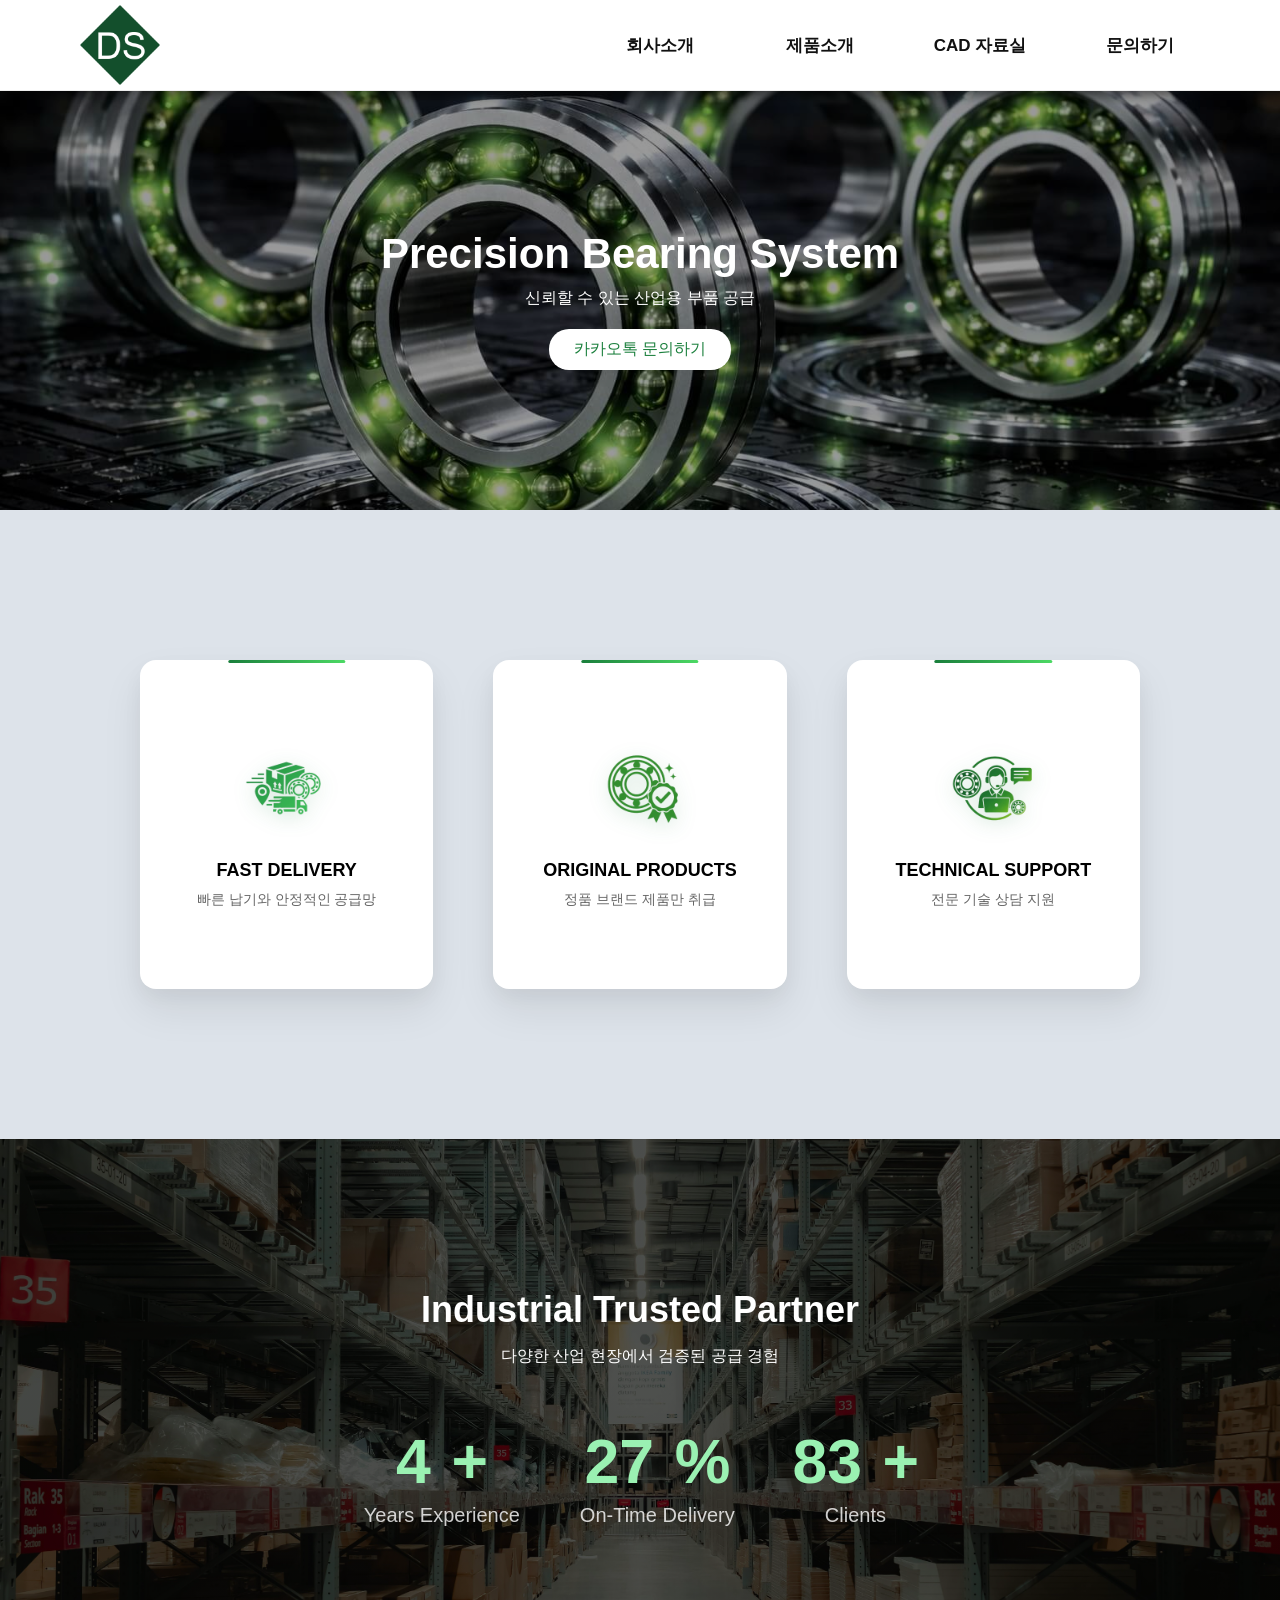
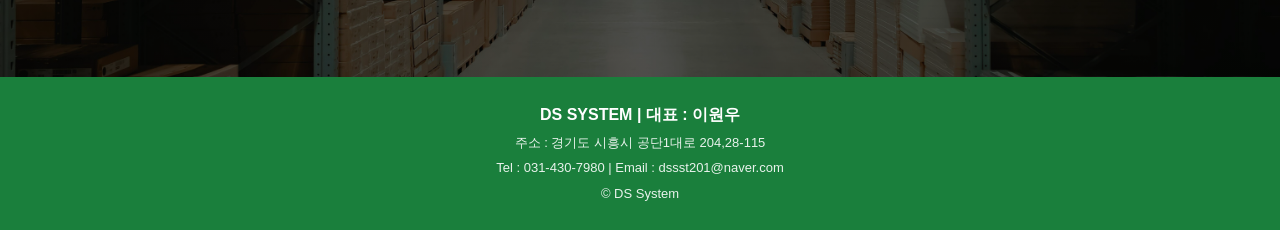
==== index.html @ 119d71d1 "Fix HTML encoding issues in index.html" ====
<!DOCTYPE html>
<html lang="ko">
<head>
  <meta charset="UTF-8">
  <meta name="viewport" content="width=device-width, initial-scale=1.0, maximum-scale=1.0, minimum-scale=1.0, user-scalable=no">
  <meta name="format-detection" content="telephone=no, address=no, email=no">
  <meta name="google-site-verification" content="psguW5_F-u8g39ClgUX0Q4F6diW3xTEKmEL4NUo_5Ns" />
  <meta name="naver-site-verification" content="993727caa8ca08142eeb40a949b4b190dd751684" />
  <meta property="og:site_name" content="동서시스템">
  <link rel="canonical" href="https://ds-bearing.github.io/">
  <meta property="og:title" content="동서시스템 DS System | 산업용 베어링 · LM가이드 전문">
  <meta property="og:description" content="산업용 부품 납품의 모든 것, 신속하고 정확한 DS System입니다.">
  <meta property="og:url" content="https://ds-bearing.github.io/">
  <meta property="og:type" content="website">
  <meta name="robots" content="index,follow">
  <meta name="keywords" content="동서시스템, DS System, 안산 베어링, 시화 베어링, 베어링 납품, SBC LINEAR, TBI, PMI, CPC, THK, REXROTH, 스피드가이드, 커플링, 로크너트, 파워록, 산업용베어링, LM가이드, 볼스크류, 부품유통">
  <meta name="description" content="동서시스템 DS System 은 안산,시화에 위치한 SBC LINEAR, TBI, PMI, CPC, THK, REXROTH 등 국내외 전 브랜드 베어링 및 스피드가이드, 커플링, 로크너트, 파워록 납품 전문 업체입니다. 신속한 견적 상담과 제품 규격, CAD 데이터를 제공합니다.">
  <title>동서시스템 DS System | 산업용 베어링 · LM가이드 · 자동화 부품 종합 유통 전문</title>
  <link rel="stylesheet" href="css/main.css">
  <link rel="stylesheet" href="css/header.css">
  <link rel="stylesheet" href="css/footer.css">
  <link rel="icon" href="/favicon.ico">
</head>

<body>
<!-- HEADER -->
  <header class="header">
    <div class="header-wrap">
      <div class="logo-box">
        <a href="./index.html" class="logo"><span class="sr-only">동서시스템 DS System - SBC LINEAR 공식 대리점, THK, TBI, PMI, CPC, REXROTH 국내외 전 브랜드 베어링 납품. 
  LM가이드, 볼스크류, 스피드가이드, 커플링, 로크너트, 파워록 등 산업용 자동화 부품 종합 유통 전문.</span>DS System</a>
      </div>
      <button class="hamburger" aria-label="메뉴 열기">
        <span></span><span></span><span></span>
      </button>
      <ul class="main-menu">
        <li>
          <a href="#">회사소개 <span class="arrow">▼</span></a>
          <ul class="sub">
            <li><a href="sub/ceo.html">CEO 인사말</a></li>
            <li><a href="sub/ceo.html#location">오시는길</a></li>
          </ul>
        </li>
        <li>
          <a href="#">제품소개 <span class="arrow">▼</span></a>
          <ul class="sub">
            <li><a href="sub/sbc.html">SBC LINEAR</a></li>
            <li><a href="sub/tbi.html">TBI</a></li>
            <li><a href="sub/pmi.html">PMI</a></li>
            <li><a href="sub/cpc.html">CPC</a></li>
            <li><a href="sub/thk.html">THK</a></li>
            <li><a href="sub/re.html">REXROTH</a></li>
            <li><a href="sub/sp.html">스피드가이드</a></li>
            <li><a href="sub/cp.html">커플링</a></li>
            <li><a href="sub/ro.html">로크너트</a></li>
            <li><a href="sub/pa.html">파워록</a></li>
            <li><a href="sub/gi.html">기타취급품목</a></li>
          </ul>
        </li>
        <li><a href="#">CAD 자료실 <span class="arrow">▼</span></a><ul class="sub">
            <li><a href="sub/cad.html?category=lm_guide">LM가이드 CAD</a></li>
            <li><a href="sub/cad.html?category=ball_screw">볼스크류 CAD</a></li>
            <li><a href="sub/cad.html?category=git">기타제품 CAD</a></li>
          </ul></li>
        <li><a href="#" class="kt">문의하기 <span class="arrow">▼</span></a></li>
      </ul>
    </div>
    <div class="dropdown-bg"></div>
  </header>

<!-- HERO -->
<section class="hero">
  <div class="hero-content">
    <h1>Precision Bearing System</h1>
    <p>신뢰할 수 있는 산업용 부품 공급</p>
    <a href="#" class="btn kt">카카오톡 문의하기</a>
  </div>
</section>

<!-- FEATURES -->
<section class="section">
  <div class="container">
    <div class="card">
      <div class="icon icon-fast"></div>
      <h3>FAST DELIVERY</h3>
      <p>빠른 납기와 안정적인 공급망</p>
    </div>
    <div class="card">
      <div class="icon icon-quality"></div>
      <h3>ORIGINAL PRODUCTS</h3>
      <p>정품 브랜드 제품만 취급</p>
    </div>
    <div class="card">
      <div class="icon icon-support"></div>
      <h3>TECHNICAL SUPPORT</h3>
      <p>전문 기술 상담 지원</p>
    </div>
  </div>
</section>

<!-- TRUST -->
<section class="trust">
  <div class="trust-content">
    <h2 class="fade-up">Industrial Trusted Partner</h2>
    <p class="fade-up">다양한 산업 현장에서 검증된 공급 경험</p>
    <div class="trust-stats fade-up">
      <div class="stat">
        <h3>
          <span class="count" data-target="13">0</span>
          <span class="suffix">+</span>
        </h3>
        <span>Years Experience</span>
      </div>
      <div class="stat">
        <h3>
          <span class="count" data-target="99">0</span>
          <span class="suffix">%</span>
        </h3>
        <span>On-Time Delivery</span>
      </div>
      <div class="stat">
        <h3>
          <span class="count" data-target="300">0</span>
          <span class="suffix">+</span>
        </h3>
        <span>Clients</span>
      </div>

    </div>
  </div>
</section>

<!-- FOOTER -->
<footer class="footer">
  <div class="footer-container">
    <p class="company">DS SYSTEM | 대표 : 이원우</p>
    <p class="address">주소 : 경기도 시흥시 공단1대로 204,28-115</p>
    <p class="contact">Tel : 031-430-7980 | Email : dssst201@naver.com</p>
    <p class="copyright">© DS System</p>
  </div>
</footer>
</body>

<script src="js/js.js"></script>
<script src="js/header.js"></script>
</html>
---- css/main.css ----
* {
  margin: 0;
  padding: 0;
  box-sizing: border-box;
  font-family: 'Inter', 'Noto Sans KR', sans-serif;
}
body {
  padding-top: 80px;
}
/* ========================= */
/* HERO */
/* ========================= */

.hero {
  height: 420px; /* 👉 원하는 만큼 유지 (또는 500~600px 추천) */

  background: url(../images/main.jpg);
  background-size: cover;        /* 🔥 핵심 */
  background-position: center;   /* 🔥 중앙 기준 */
  background-repeat: no-repeat;
  display: flex;
  justify-content: center;
  align-items: center;
  text-align: center;
  color: white;
  cursor: default;
  position: relative;
}

/* 가독성용 오버레이 */
.hero::before {
  content: "";
  position: absolute;
  inset: 0; /* top/left/width/height 대신 깔끔하게 */
  background: rgba(0, 0, 0, 0.4);
}

.hero > * {
  position: relative;
  z-index: 1;
}

.hero h1 {
  font-size: 42px;
}

.hero p {
  margin-top: 10px;
}

/*  카카오톡 문의 버튼 */
.btn {
  display: inline-block;
  margin-top: 20px;
  padding: 10px 25px;
  background: white;
  color: #1a7f3c;
  border-radius: 20px;
  font-weight: 500;
  text-decoration: none;
  transition: 0.3s;
}

.btn:hover {
  background: #1a7f3c;
  color: white;
}

/* ========================= */
/* SECTION */
/* ========================= */

.section {
  padding: 150px 20px;
  background:#dde3ea;
}

.container {
  max-width: 1000px;
  align-items: stretch;
  margin: auto;
  display: flex;
  justify-content: center; 
  gap: 60px;
}

/* 카드 */
/* ========================= */
/* 카드 - 고급형 */
/* ========================= */

.card {
  flex: 1;
  background: #fff;
  padding: 80px 40px;
  min-height: 320px;
  border-radius: 16px;
  text-align: center;
  position: relative;
  z-index: 2;
  overflow: hidden;
  box-shadow:
    0 8px 20px rgba(0,0,0,0.04),
    0 20px 40px rgba(0,0,0,0.08);
  transition: all 0.35s ease;
}

/* 🔥 아이콘 */
.card .icon {
  width: 100px;
  height: 100px;
  margin: 0 auto 20px;
  background-repeat: no-repeat;
  background-position: center;
  background-size: contain;

  /* 기본 은은한 빛 */
  filter: drop-shadow(0 5px 10px rgba(26,127,60,0.2));
  transition: 0.35s;
}
.icon-fast {
  background-image: url("../images/fast.png");
}

.icon-quality {
  background-image: url("../images/quality.png");
}

.icon-support {
  background-image: url("../images/support.png");
}

/* 텍스트 */
.card h3 {
  margin-bottom: 10px;
  font-size: 18px;
  transition: 0.3s;
}

.card p {
  color: #666;
  font-size: 14px;
  transition: 0.3s;
}
.card::before {
  content: "";
  position: absolute;
  top: 0;
  left: 50%;
  transform: translateX(-50%);
  width: 40%;
  height: 3px;
  background: linear-gradient(to right, #1a7f3c, #4cd964);
  border-radius: 2px;
}

/* 🔥 하단 라인 */
.card::after {
  content: "";
  position: absolute;
  bottom: 0;
  left: 50%;
  transform: translateX(-50%);
  width: 0;
  height: 3px;
  background: #1a7f3c;
  transition: 0.35s;
}

/* ========================= */
/* HOVER 효과 */
/* ========================= */

.card:hover {
  cursor: default;
  transform: translateY(-12px);
  box-shadow:
    0 10px 25px rgba(0,0,0,0.08),
    0 25px 50px rgba(26,127,60,0.15);
}

/* 라인 확장 */
.card:hover::after {
  width: 60%;
}

/* 아이콘 커짐 */
.card:hover .icon {
  transform: scale(1.1);

  filter:
    drop-shadow(0 5px 10px rgba(26,127,60,0.3))
    drop-shadow(0 10px 20px rgba(26,127,60,0.4))
    drop-shadow(0 20px 40px rgba(76,217,100,0.4));
}

/* 텍스트 강조 */
.card:hover h3 {
  color: #1a7f3c;
}

.card:hover p {
  color: #333;
}

/* ========================= */
/* TRUST */
/* ========================= */

.trust {
  cursor: default;
  position: relative;
  color: white;
  text-align: center;
  padding: 150px 20px;
  background:
    linear-gradient(rgba(0,0,0,0.65), rgba(0,0,0,0.65)),
    url(../images/Industrial.jpg);

  background-size: cover;
  background-position: center;
}

.trust-content {
  max-width: 1000px;
  margin: auto;
}

.trust h2 {
  font-size: 36px;
  margin-bottom: 15px;
}

.trust p {
  font-size: 16px;
  opacity: 0.85;
  margin-bottom: 60px;
}

.trust-stats {
  display: flex;
  justify-content: center;
  gap: 60px;
}

/* 숫자 */
.stat h3 {
  font-size: 60px;
  font-weight: bold;
}

/* 숫자 + 기호 */
.count,
.suffix {
  display: inline-block;
  font-size: inherit;
  font-weight: inherit;
}

.suffix {
  margin-left: 3px;
}

/* 설명 */
.stat > span {
  display: block;
  font-size: 20px;
  opacity: 0.8;
  margin-top: 8px;
}

/* FADE-UP */
.fade-up {
  opacity: 0;
  transform: translateY(40px);
  transition: all 0.8s ease;
}

.fade-up.show {
  opacity: 1;
  transform: translateY(0);
}

/* 햄버거 버튼 */
.hamburger {
  display: none; /* PC에서는 숨김 */
  flex-direction: column;
  gap: 5px;
  border: none;
  background: transparent;
  cursor: pointer;
  padding: 10px;
}
.hamburger span {
  display: block;
  width: 25px;
  height: 3px;
  background: #111;
  transition: 0.3s;
}
/* ========================= */
/* MOBILE */
/* ========================= */

@media (max-width: 768px) {

  .main-menu {
    display: none;
  }

  .container {
    flex-direction: column;
    justify-content: center; 
  }

  .hero h1 {
    font-size: 28px;
  }

  .section {
    padding: 60px 15px;
  }
  .container {
    flex-direction: column;
    gap: 40px; /* 🔥 40 → 20 */
  }
  .card {
    min-height: 260px;
    width: 300px;       /* 🔥 원하는 크기 */
    margin: 0 auto; 
    padding: 60px 20px;
    cursor: pointer;
    box-shadow:
      0 10px 25px rgba(0,0,0,0.08),
      0 20px 40px rgba(26,127,60,0.12);
  }
  .card:active {
    transform: scale(0.97);
    box-shadow: 0 5px 15px rgba(0,0,0,0.1);
  }
  .card .icon {
    width: 80px;
    height: 80px;
    margin-bottom: 15px;
  }
  .card h3 {
    font-size: 16px;
    margin-bottom: 12px;
  }
  .card p {
    font-size: 13px;
  }

  .trust {
    padding: 80px 20px;
  }

  .trust h2 {
    font-size: 26px;
  }

  .trust p {
    font-size: 14px;
    margin-bottom: 40px;
  }

  .trust-stats {
    flex-direction: column;
    gap: 30px;
  }

  .stat h3 {
    font-size: 28px;
  }
}
---- css/header.css ----
/* ========================= */
/* RESET & 기본 스타일 */
/* ========================= */
* {
  margin: 0;
  padding: 0;
  box-sizing: border-box;
  font-family: 'Inter', 'Noto Sans KR', sans-serif;
}

body {
  padding-top: 90px;
}

/* ========================= */
/* HEADER */
/* ========================= */
.header {
  position: fixed;
  top: 0;
  left: 0;
  width: 100%;
  background: white;
  z-index: 1000;
  border-bottom: 1px solid #eee;
  box-shadow: 0px 4px 10px rgba(0, 0, 0, 0.5);
}

.header-wrap {
  max-width: 1200px;
  margin: 0 auto;
  height: 90px;
  display: flex;
  align-items: center;
  justify-content: space-between;
  padding: 0 20px;
}

/* 로고 */
.logo-box {
  width: 120px;
  height: 80px;
}
.logo {
  display: block;
  width: 100%;
  height: 100%;
  background: url("../images/logo.png") no-repeat center / contain;
  text-indent: -9999px;
  overflow: hidden;
}
.sr-only {
    position: absolute;
    width: 1px;
    height: 1px;
    padding: 0;
    margin: -1px;
    overflow: hidden;
    clip: rect(0, 0, 0, 0);
    border: 0;
}
/* ========================= */
/* MAIN MENU (PC) */
/* ========================= */
.main-menu {
  display: flex;
  list-style: none;
}

.main-menu > li {
  width: 160px;
  text-align: center;
  position: relative;
}

.main-menu > li > a {
  display: flex;
  align-items: center;
  justify-content: center;
  height: 90px;
  font-size: 17px;
  font-weight: 600;
  color: #111;
  text-decoration: none;
  position: relative;
  transition: all 0.3s;
}

/* PC 화살표 숨김 */
.main-menu > li > a .arrow {
  display: none;
}

.main-menu > li > a::after {
  content: "";
  position: absolute;
  bottom: 15px;
  left: 50%;
  transform: translateX(-50%);
  width: 0;
  height: 2px;
  background: #1a7f3c;
  transition: 0.3s;
}

.main-menu > li:hover > a::after {
  width: 60%;
}

/* ========================= */
/* SUB MENU (PC) */
/* ========================= */
.sub {
  position: absolute;
  top: 90px;
  left: 0;
  width: 100%;
  padding: 20px 0;
  opacity: 0;
  visibility: hidden;
  z-index: 10;
  transition: all 0.2s ease;
  list-style: none;
}

.header:hover .sub {
  opacity: 1;
  visibility: visible;
}

.sub li { line-height: 30px; }
.sub li a { font-size: 14px; color: #444; text-decoration: none; display: block; }
.sub li:hover { background-color: #1a7f3c; }
.sub li:hover a { color: #fff !important; }

/* ========================= */
/* DROPDOWN BACKGROUND (PC) */
/* ========================= */
.dropdown-bg {
  position: absolute;
  top: 90px;
  left: 0;
  width: 100%;
  height: 0; /* 초기 높이 */
  background: #f8faf9;
  box-shadow: 0px 4px 10px rgba(0, 0, 0, 0.5);
  transition: height 0.4s ease;
  z-index: 1;
}

/* ★ 여기서 높이를 조절하세요! ★ */
.header:hover .dropdown-bg {
  height: 380px; /* 서브 메뉴 개수에 맞춰 조절 (예: 200px, 220px 등) */
  border-top: 1px solid #1a7f3c;
}

/* ========================= */
/* HAMBURGER BUTTON */
/* ========================= */
.hamburger {
  display: none;
  flex-direction: column;
  gap: 5px;
  border: none;
  background: transparent;
  cursor: pointer;
  padding: 10px;
  z-index: 1100;
}
.hamburger span {
  display: block;
  width: 25px;
  height: 3px;
  background: #111;
  transition: 0.3s;
}
.hamburger.active span:nth-child(1) { transform: rotate(45deg) translate(5px, 6px); }
.hamburger.active span:nth-child(2) { opacity: 0; }
.hamburger.active span:nth-child(3) { transform: rotate(-45deg) translate(5px, -6px); }

/* ====================================================== */
/* MOBILE RESPONSIVE (1024px 이하) */
/* ====================================================== */
@media screen and (max-width: 1024px) {
  .hamburger {
    display: flex;
    position: absolute;
    right: 20px;
    top: 25px;
  }

  .main-menu {
    position: fixed;
    top: 90px;
    right: -100%;
    width: 280px;
    height: calc(100vh - 90px);
    background: #fff;
    display: block;
    transition: right 0.3s ease;
    z-index: 999;
    overflow-y: auto;
    box-shadow: -5px 0 10px rgba(0,0,0,0.1);
  }

  .main-menu.active { right: 0; }

  .main-menu > li {
    width: 100%;
    border-bottom: 1px solid #eee;
    transition: background-color 0.3s;
  }

  /* 모바일 활성화 상태 (JS에서 추가됨) */
  .main-menu > li.active-parent {
    background-color: #1a7f3c;
  }

  .main-menu > li > a {
    height: auto;
    padding: 18px 20px;
    display: flex;
    justify-content: space-between;
    align-items: center;
    font-size: 16px;
    color: #111;
  }

  /* 활성화 시 글자색 흰색 */
  .main-menu > li.active-parent > a {
    color: #fff !important;
  }

  .main-menu > li > a .arrow {
    display: inline-block !important;
    font-size: 12px;
    transition: 0.3s;
  }

  .main-menu > li.active-parent > a .arrow {
    color: #fff !important;
    transform: rotate(180deg);
  }

  .main-menu > li > a::after { display: none; }

  .sub {
    position: static;
    opacity: 1;
    visibility: visible;
    max-height: 0;
    overflow: hidden;
    padding: 0 !important;
    background: #fdfdfd;
    transition: max-height 0.3s ease-out;
  }

  .sub li a { padding: 12px 30px; color: #666; }

  /* 모바일에서 PC 효과 완전 제거 */
  .header:hover .dropdown-bg { height: 0; }
  .dropdown-bg { display: none !important; }
}
---- css/footer.css ----
.footer {
  cursor: default;
  background: #1a7f3c;
  text-align: center;
  padding: 20px 20px; /* 전체 높이 적당하게 */
  font-family: 'Noto Sans KR', sans-serif;
  line-height: 1.6;
  color: white;
}

.footer-container p {
  margin: 5px 0;
  font-size: 14px;
  font-weight: normal;
}

/* 회사명 + 대표 가독성 강화 */
.footer-container .company {
  font-size: 16px; /* 다른 텍스트보다 살짝 크게 */
  font-weight: 700; /* 적당히 두껍게 */
}

/* 주소, 연락처, 저작권은 기본 */
.footer-container .address,
.footer-container .contact,
.footer-container .copyright {
  font-size: 13px;
  font-weight: normal;
  opacity: 0.9;
}

@media (max-width: 768px) {
.footer {
  cursor: default;
  background: #1a7f3c;
  text-align: center;
  padding: 30px 20px; /* 전체 높이 적당하게 */
  font-family: 'Noto Sans KR', sans-serif;
  line-height: 1.6;
  color: white;
  }

  .footer-container p {
  margin: 5px 0;
  font-size: 14px;
  font-weight: normal;
  }

  /* 회사명 + 대표 가독성 강화 */
  .footer-container .company {
    font-size: 16px; /* 다른 텍스트보다 살짝 크게 */
    font-weight: 700; /* 적당히 두껍게 */
  }

  /* 주소, 연락처, 저작권은 기본 */
  .footer-container .address,
  .footer-container .contact,
  .footer-container .copyright {
    font-size: 13px;
    font-weight: normal;
    opacity: 0.9;
  }
}
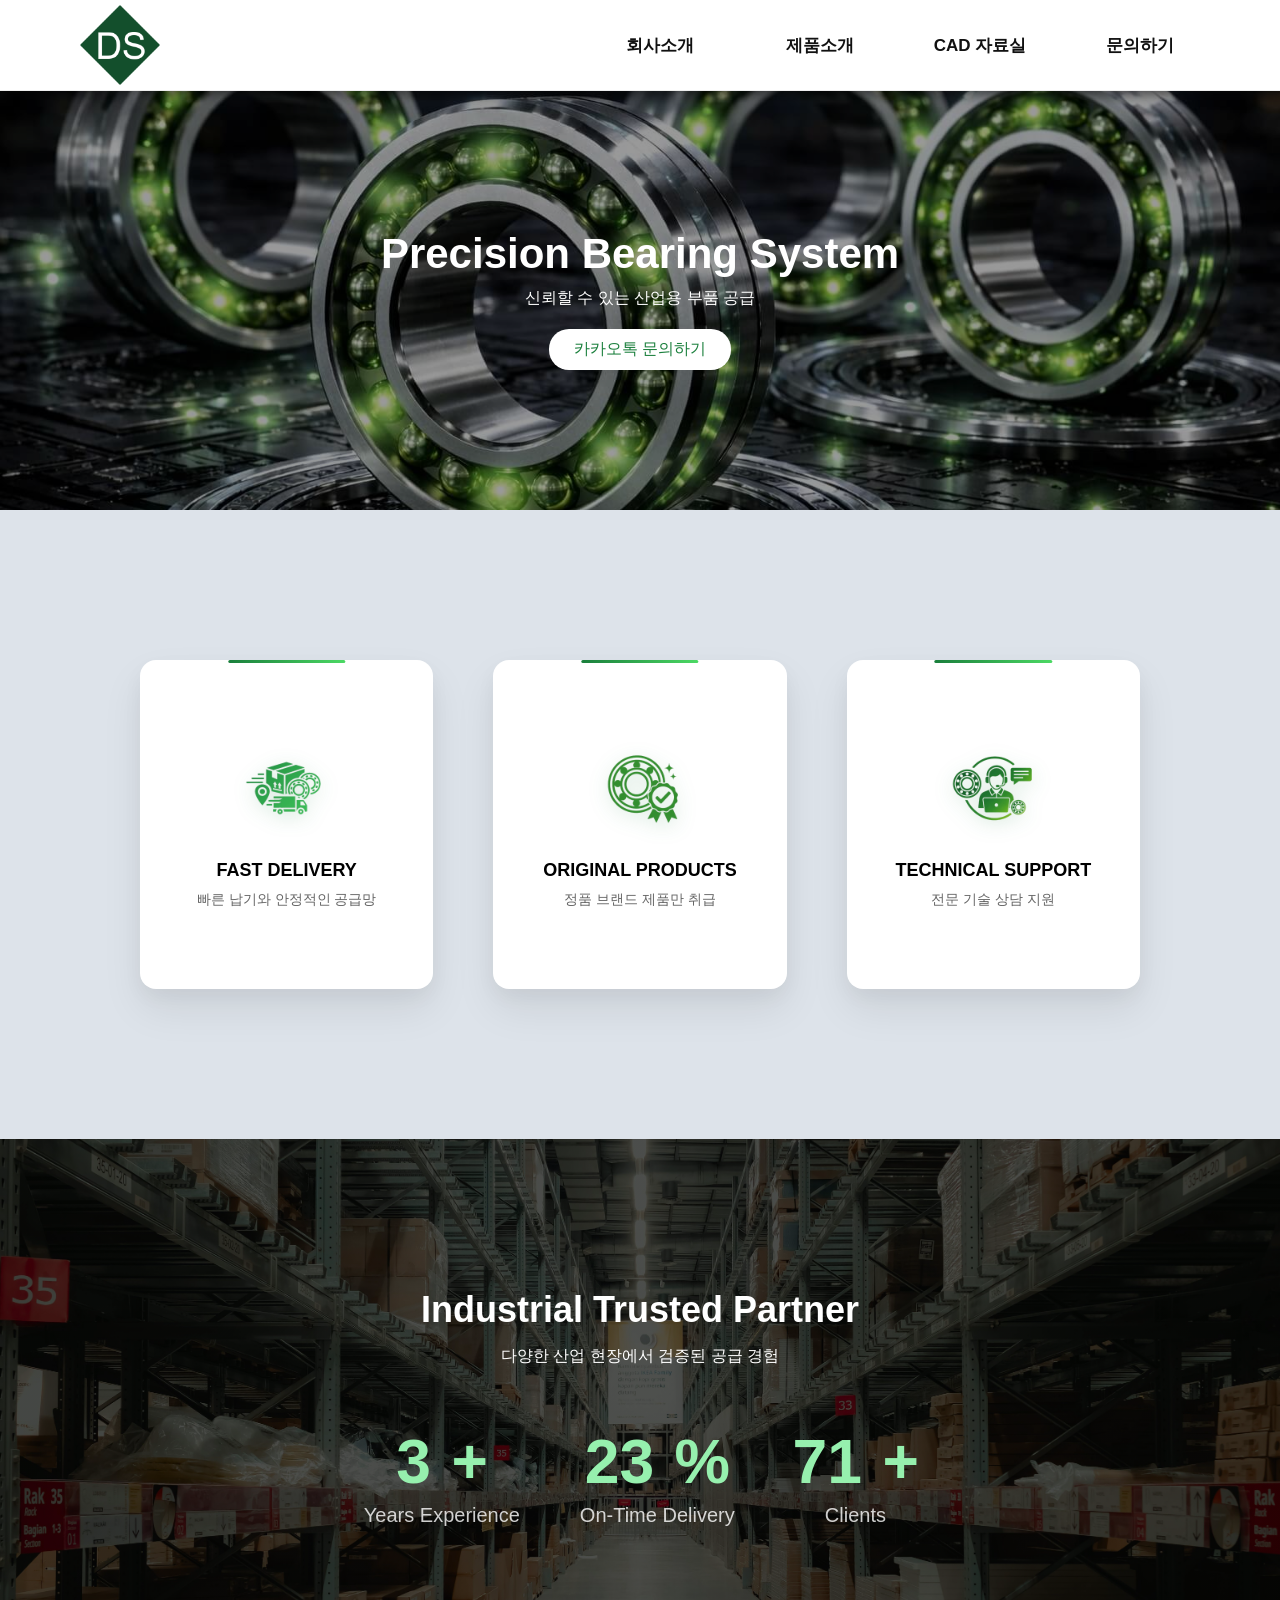
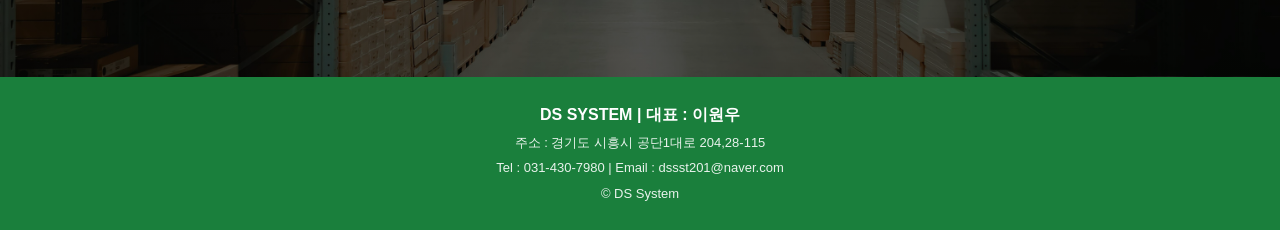
==== commit 17903e65: "Update index.html" ====
--- a/index.html
+++ b/index.html
@@ -19,7 +19,11 @@
   <link rel="stylesheet" href="css/main.css">
   <link rel="stylesheet" href="css/header.css">
   <link rel="stylesheet" href="css/footer.css">
-  <link rel="icon" href="/favicon.ico">
+  <link rel="icon" type="image/x-icon" href="./favicon.ico">
+  <link rel="icon" type="image/png" sizes="32x32" href="./favicon-32x32.png">
+  <link rel="icon" type="image/png" sizes="16x16" href="./favicon-16x16.png">
+  <link rel="apple-touch-icon" href="./apple-touch-icon.png">
+  <link rel="manifest" href="./site.webmanifest">
 </head>
 
 <body>
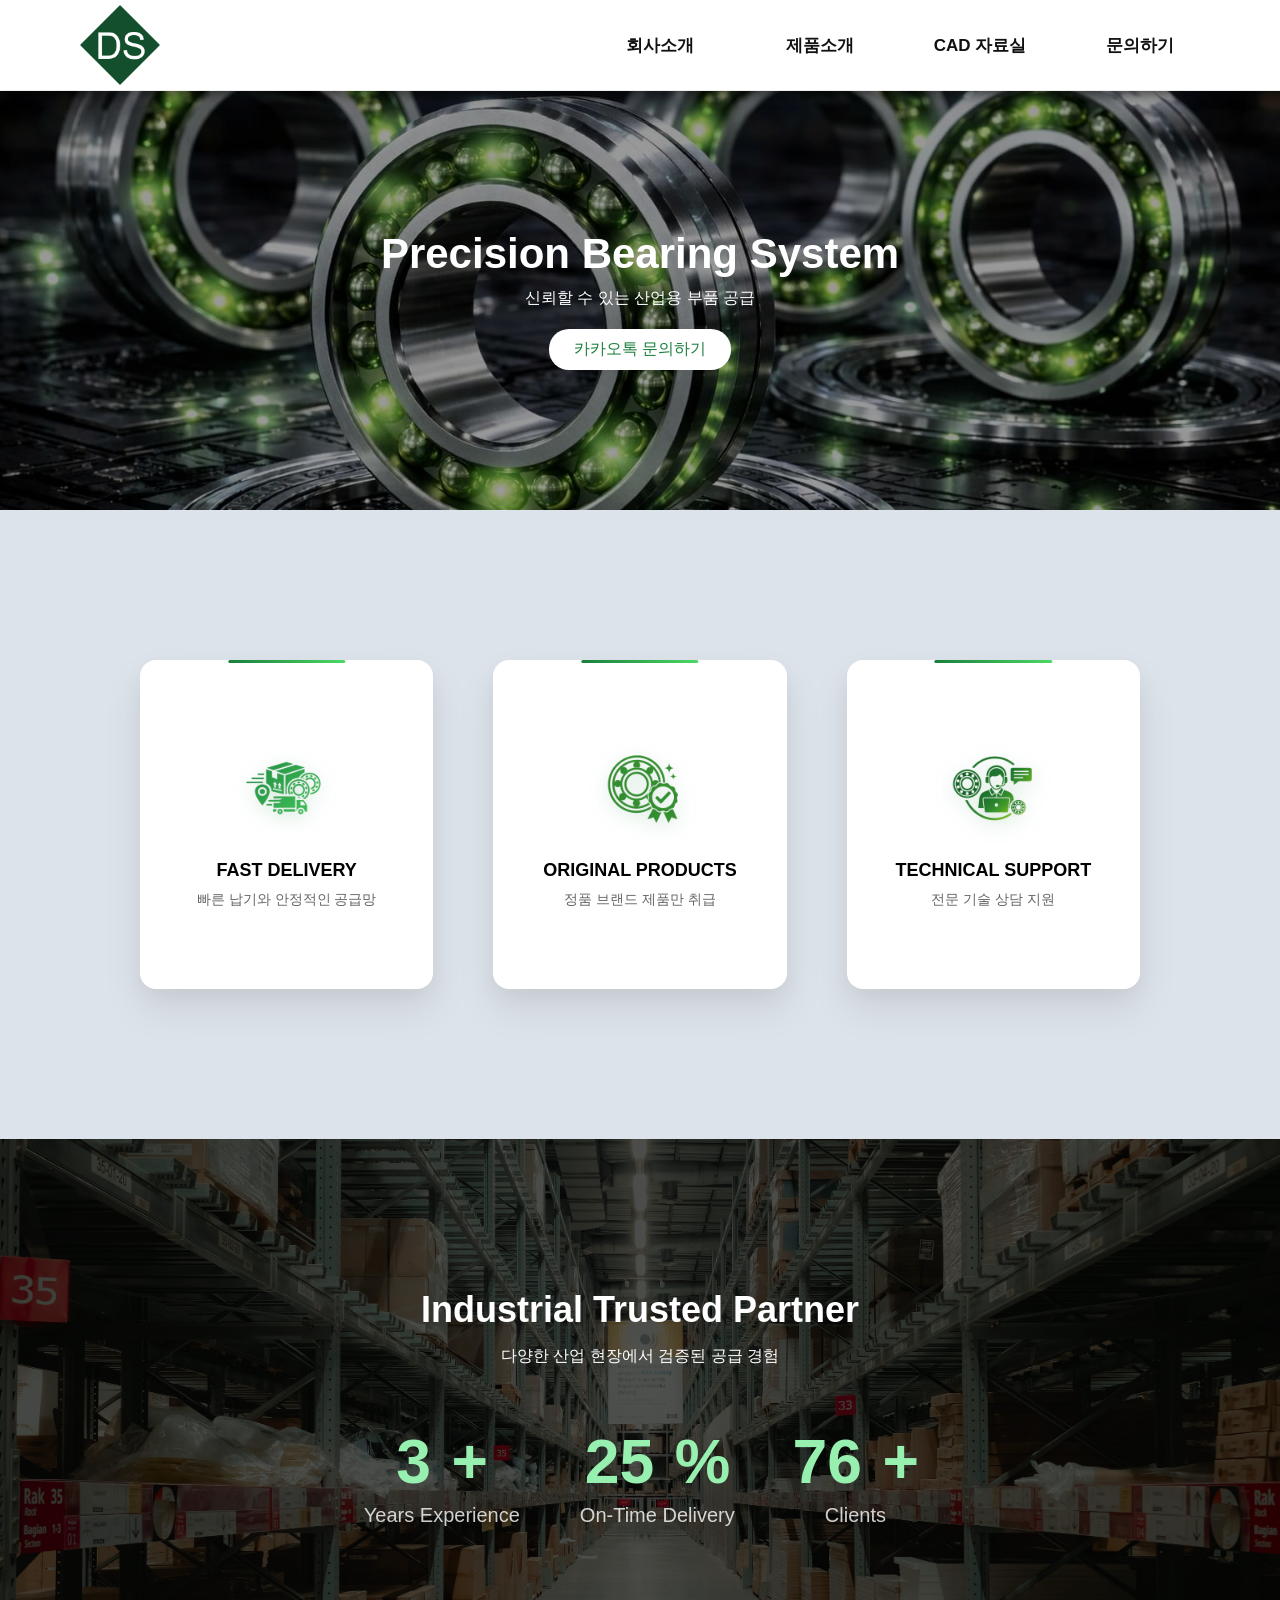
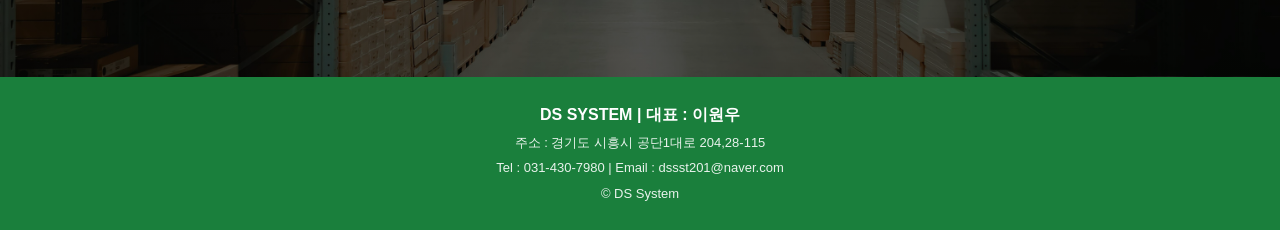
==== commit d246e743: "Update index.html" ====
--- a/index.html
+++ b/index.html
@@ -19,11 +19,7 @@
   <link rel="stylesheet" href="css/main.css">
   <link rel="stylesheet" href="css/header.css">
   <link rel="stylesheet" href="css/footer.css">
-  <link rel="icon" type="image/x-icon" href="./favicon.ico">
-  <link rel="icon" type="image/png" sizes="32x32" href="./favicon-32x32.png">
-  <link rel="icon" type="image/png" sizes="16x16" href="./favicon-16x16.png">
-  <link rel="apple-touch-icon" href="./apple-touch-icon.png">
-  <link rel="manifest" href="./site.webmanifest">
+  <link rel="icon" type="image/x-icon" href="favicon.ico">
 </head>
 
 <body>
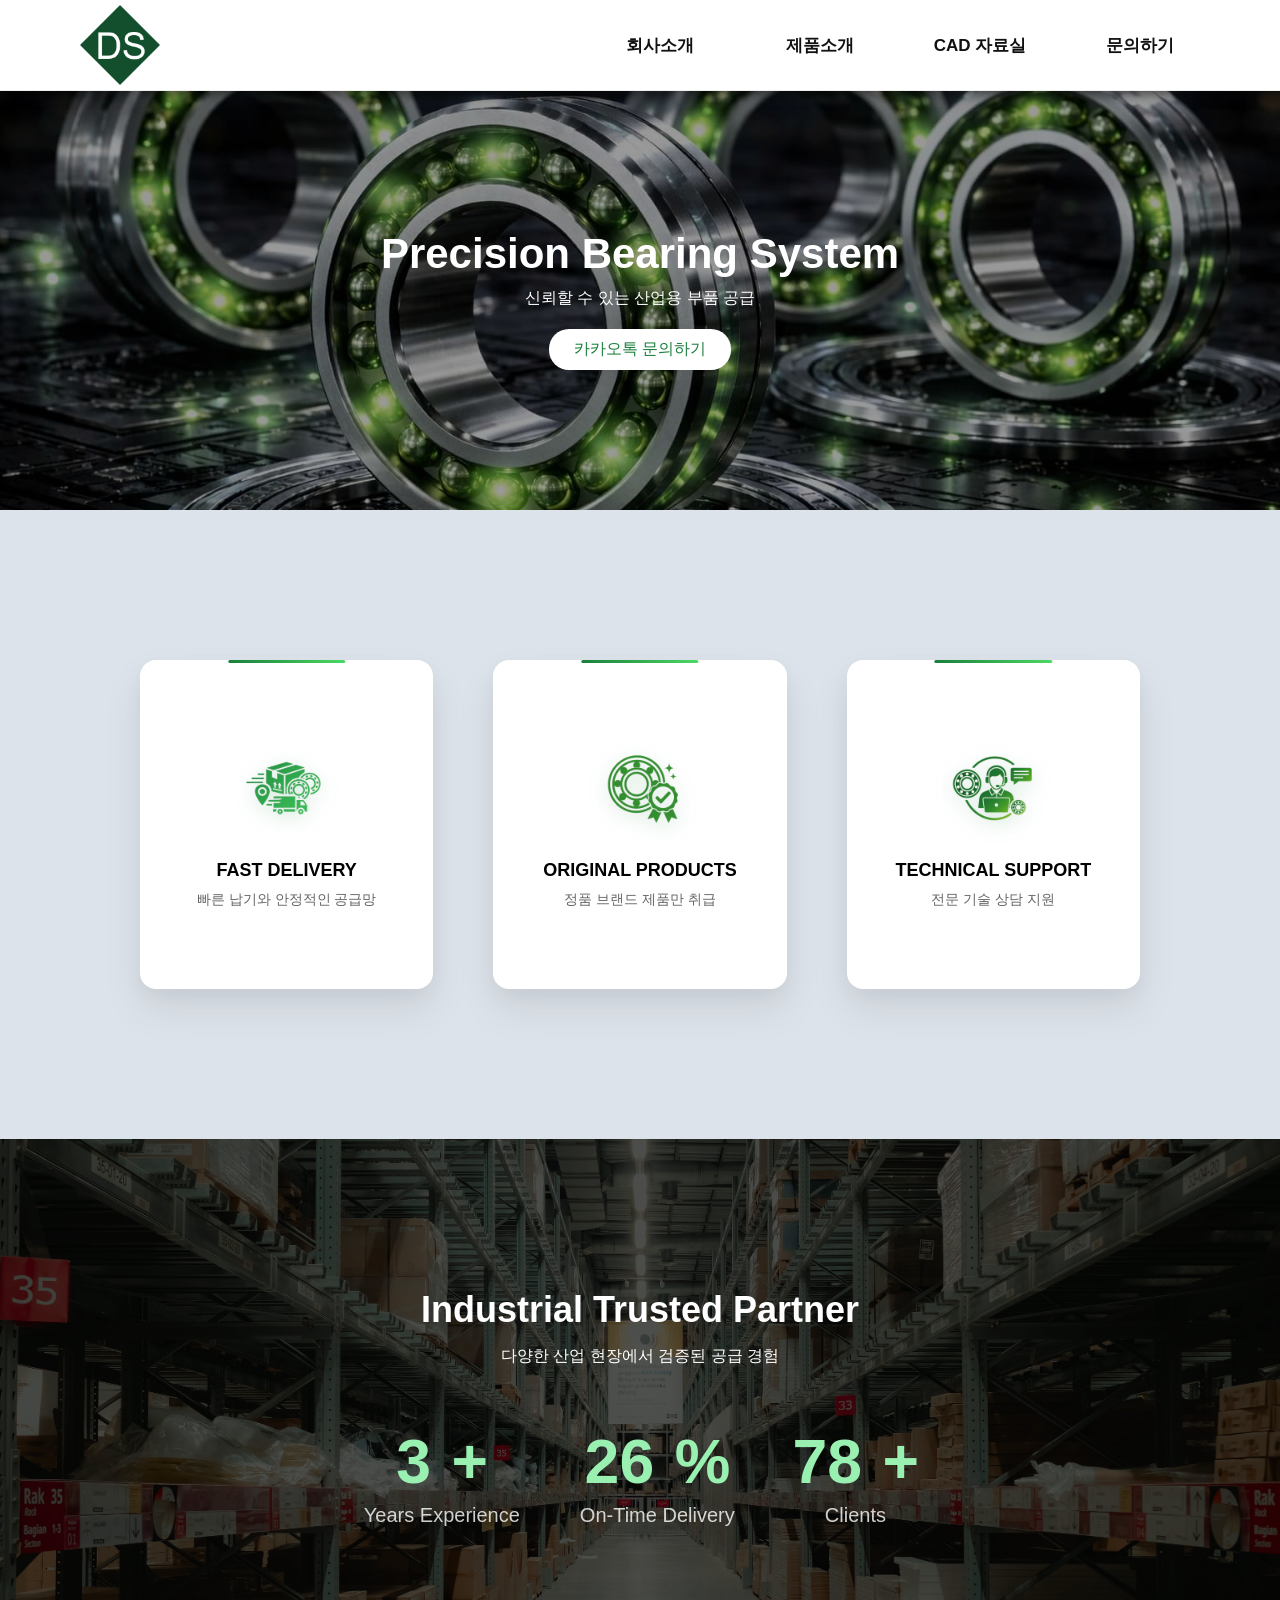
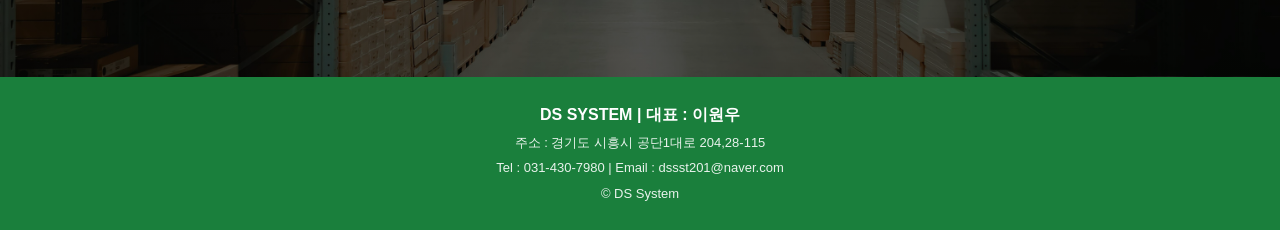
==== commit 1bc2e4ae: "Update index.html" ====
--- a/index.html
+++ b/index.html
@@ -20,6 +20,10 @@
   <link rel="stylesheet" href="css/header.css">
   <link rel="stylesheet" href="css/footer.css">
   <link rel="icon" type="image/x-icon" href="favicon.ico">
+  <link rel="icon" type="image/png" sizes="32x32" href="favicon-32x32.png">
+  <link rel="icon" type="image/png" sizes="16x16" href="favicon-16x16.png">
+  <link rel="apple-touch-icon" href="apple-touch-icon.png">
+  <link rel="manifest" href="site.webmanifest">
 </head>
 
 <body>
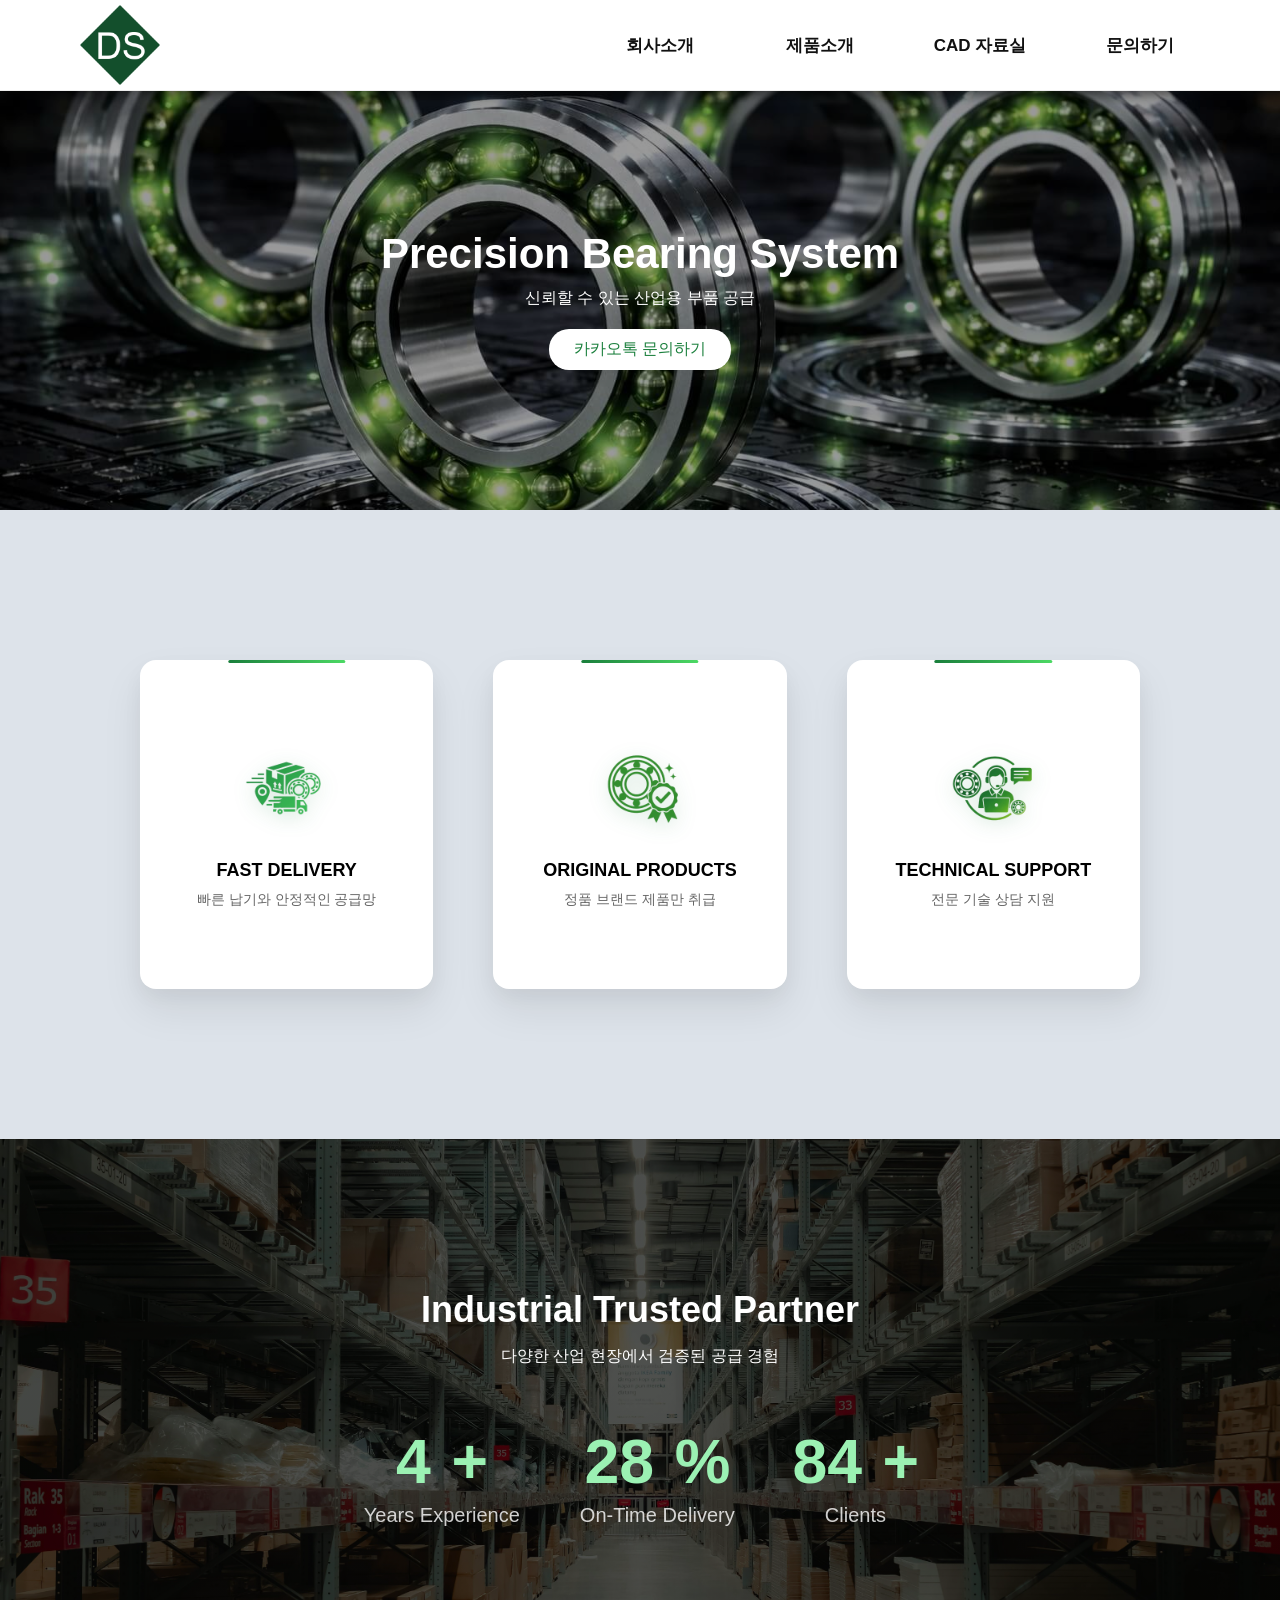
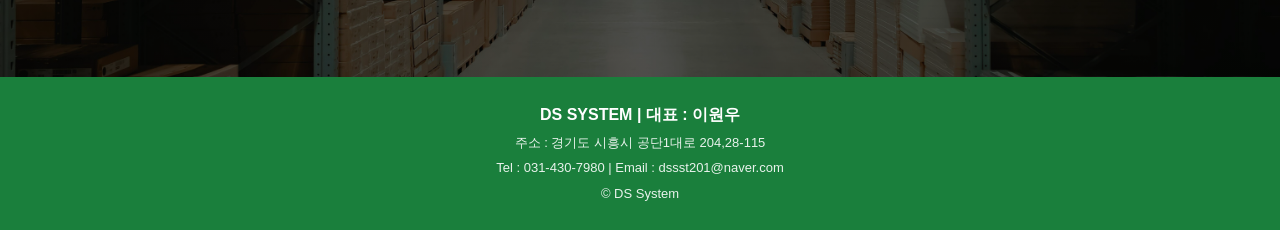
==== commit 606916de: "Update index.html" ====
--- a/index.html
+++ b/index.html
@@ -15,7 +15,7 @@
   <meta name="robots" content="index,follow">
   <meta name="keywords" content="동서시스템, DS System, 안산 베어링, 시화 베어링, 베어링 납품, SBC LINEAR, TBI, PMI, CPC, THK, REXROTH, 스피드가이드, 커플링, 로크너트, 파워록, 산업용베어링, LM가이드, 볼스크류, 부품유통">
   <meta name="description" content="동서시스템 DS System 은 안산,시화에 위치한 SBC LINEAR, TBI, PMI, CPC, THK, REXROTH 등 국내외 전 브랜드 베어링 및 스피드가이드, 커플링, 로크너트, 파워록 납품 전문 업체입니다. 신속한 견적 상담과 제품 규격, CAD 데이터를 제공합니다.">
-  <title>동서시스템 DS System | 산업용 베어링 · LM가이드 · 자동화 부품 종합 유통 전문</title>
+  <title>산업용 베어링·LM가이드·자동화부품 공급 전문 | 동서시스템</title>
   <link rel="stylesheet" href="css/main.css">
   <link rel="stylesheet" href="css/header.css">
   <link rel="stylesheet" href="css/footer.css">
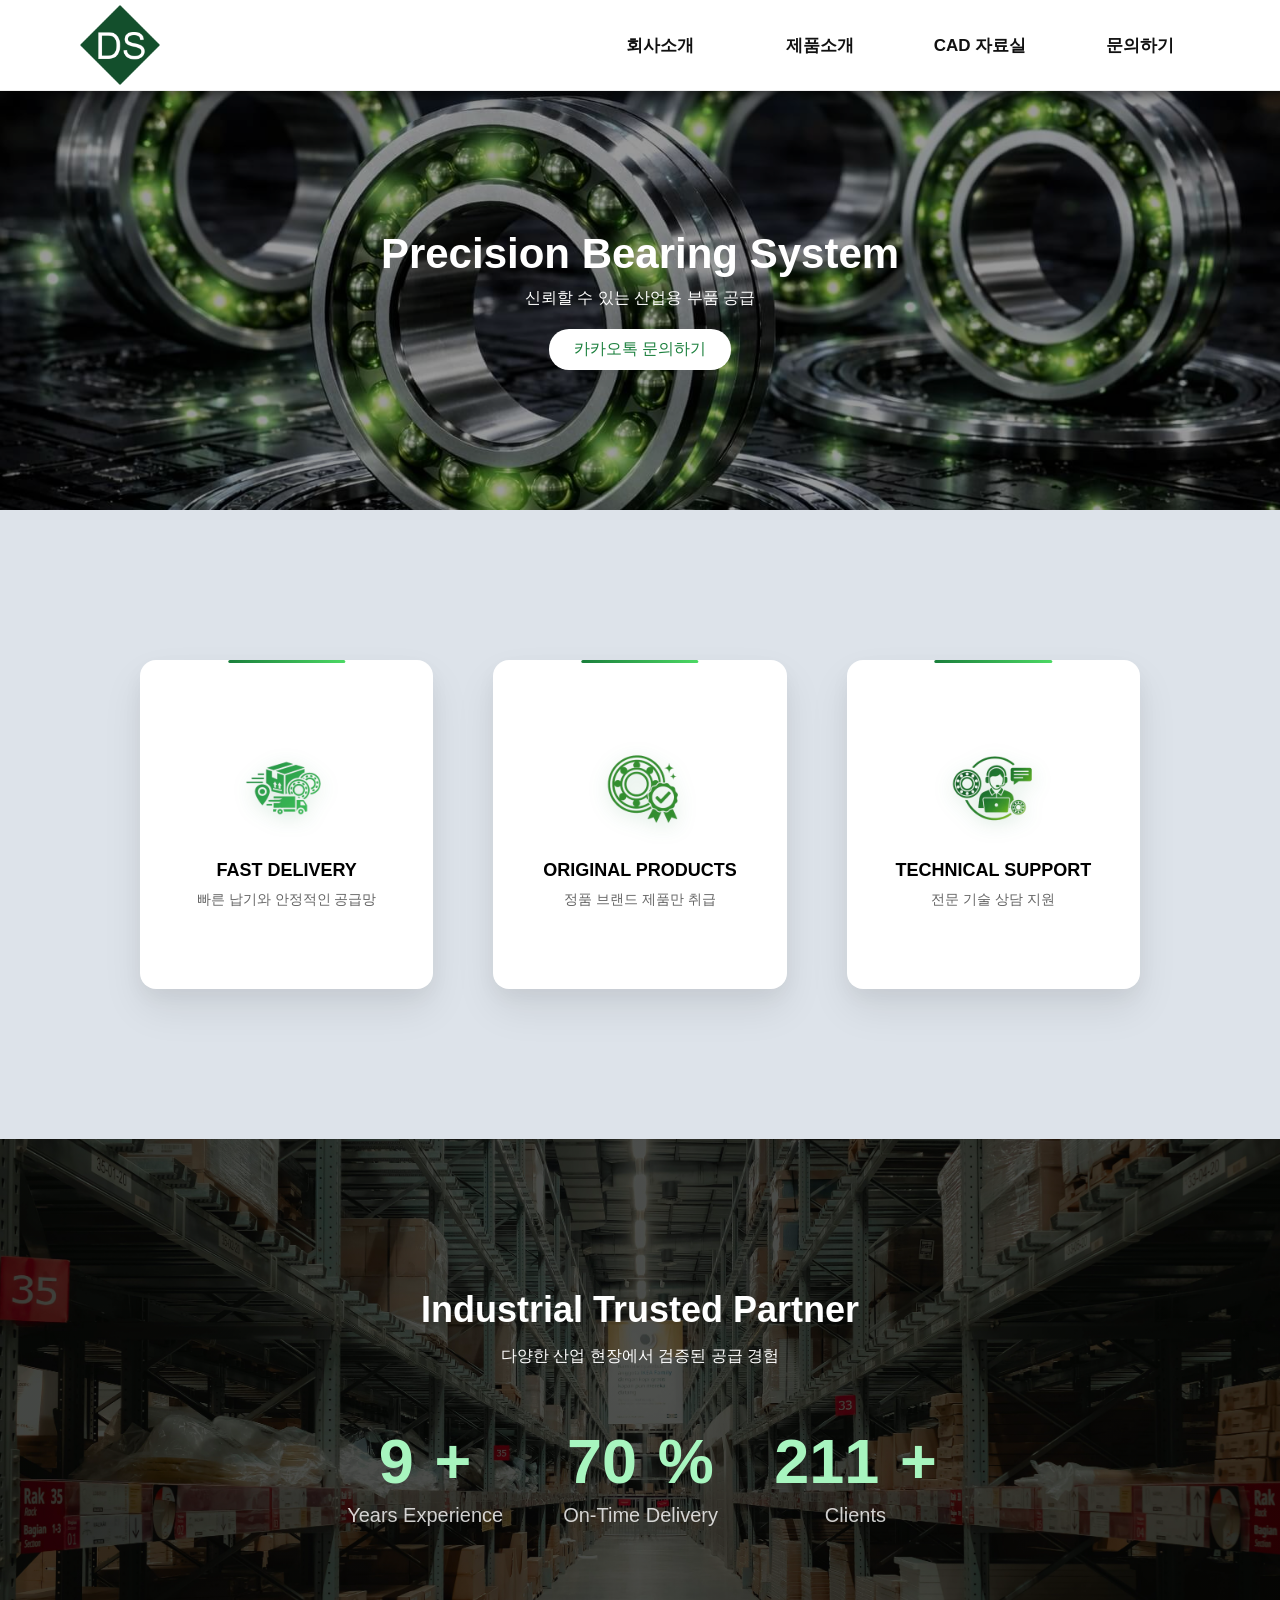
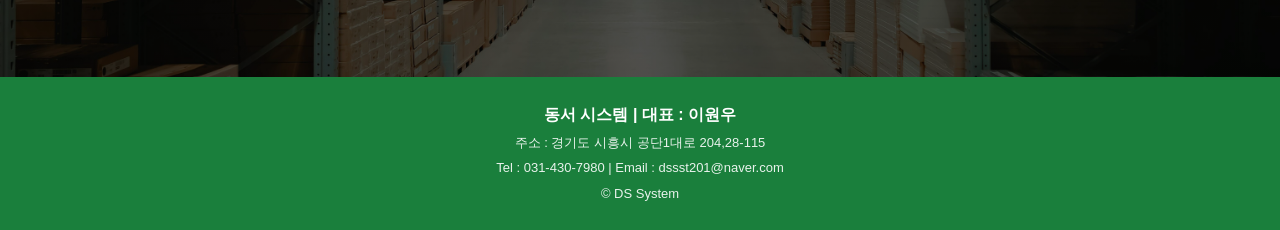
==== commit fb4e5a2b: "Update index.html" ====
--- a/index.html
+++ b/index.html
@@ -137,7 +137,7 @@
 <!-- FOOTER -->
 <footer class="footer">
   <div class="footer-container">
-    <p class="company">DS SYSTEM | 대표 : 이원우</p>
+    <p class="company">동서 시스템 | 대표 : 이원우</p>
     <p class="address">주소 : 경기도 시흥시 공단1대로 204,28-115</p>
     <p class="contact">Tel : 031-430-7980 | Email : dssst201@naver.com</p>
     <p class="copyright">© DS System</p>
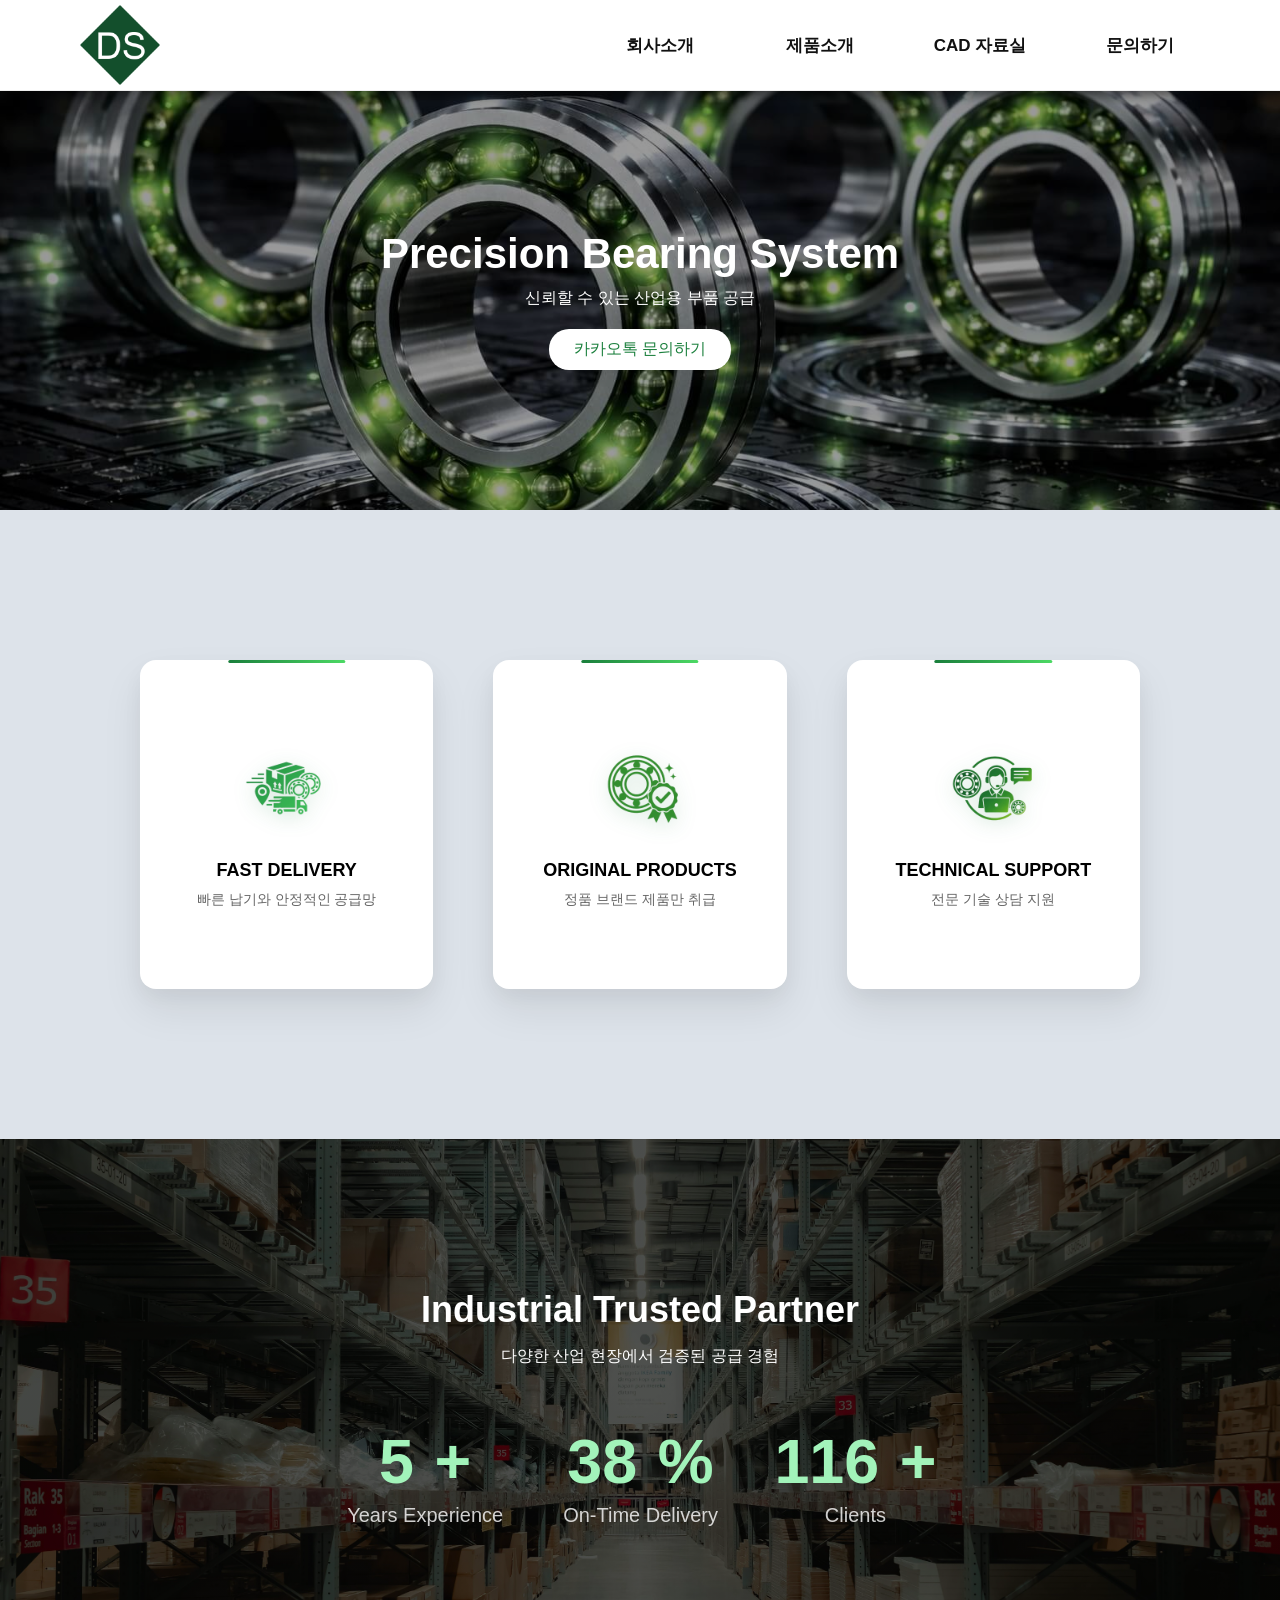
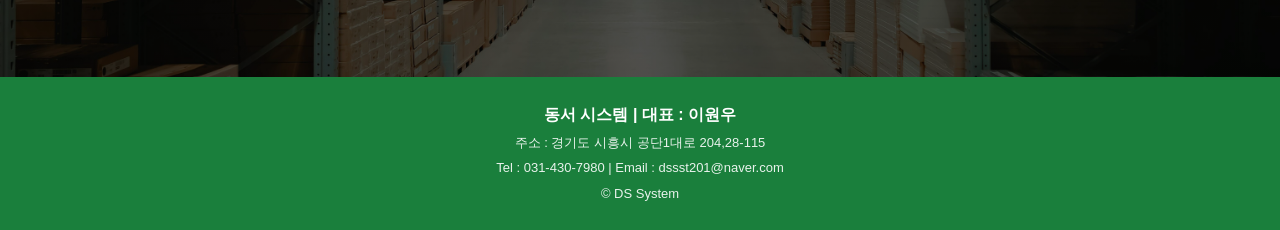
==== commit 10eba557: "Update index.html" ====
--- a/index.html
+++ b/index.html
@@ -14,7 +14,7 @@
   <meta property="og:type" content="website">
   <meta name="robots" content="index,follow">
   <meta name="keywords" content="동서시스템, DS System, 안산 베어링, 시화 베어링, 베어링 납품, SBC LINEAR, TBI, PMI, CPC, THK, REXROTH, 스피드가이드, 커플링, 로크너트, 파워록, 산업용베어링, LM가이드, 볼스크류, 부품유통">
-  <meta name="description" content="동서시스템 DS System 은 안산,시화에 위치한 SBC LINEAR, TBI, PMI, CPC, THK, REXROTH 등 국내외 전 브랜드 베어링 및 스피드가이드, 커플링, 로크너트, 파워록 납품 전문 업체입니다. 신속한 견적 상담과 제품 규격, CAD 데이터를 제공합니다.">
+  <meta name="description" content="산업용 베어링·LM가이드 공급 전문 업체 | 동서시스템 DS System">
   <title>산업용 베어링·LM가이드·자동화부품 공급 전문 | 동서시스템</title>
   <link rel="stylesheet" href="css/main.css">
   <link rel="stylesheet" href="css/header.css">
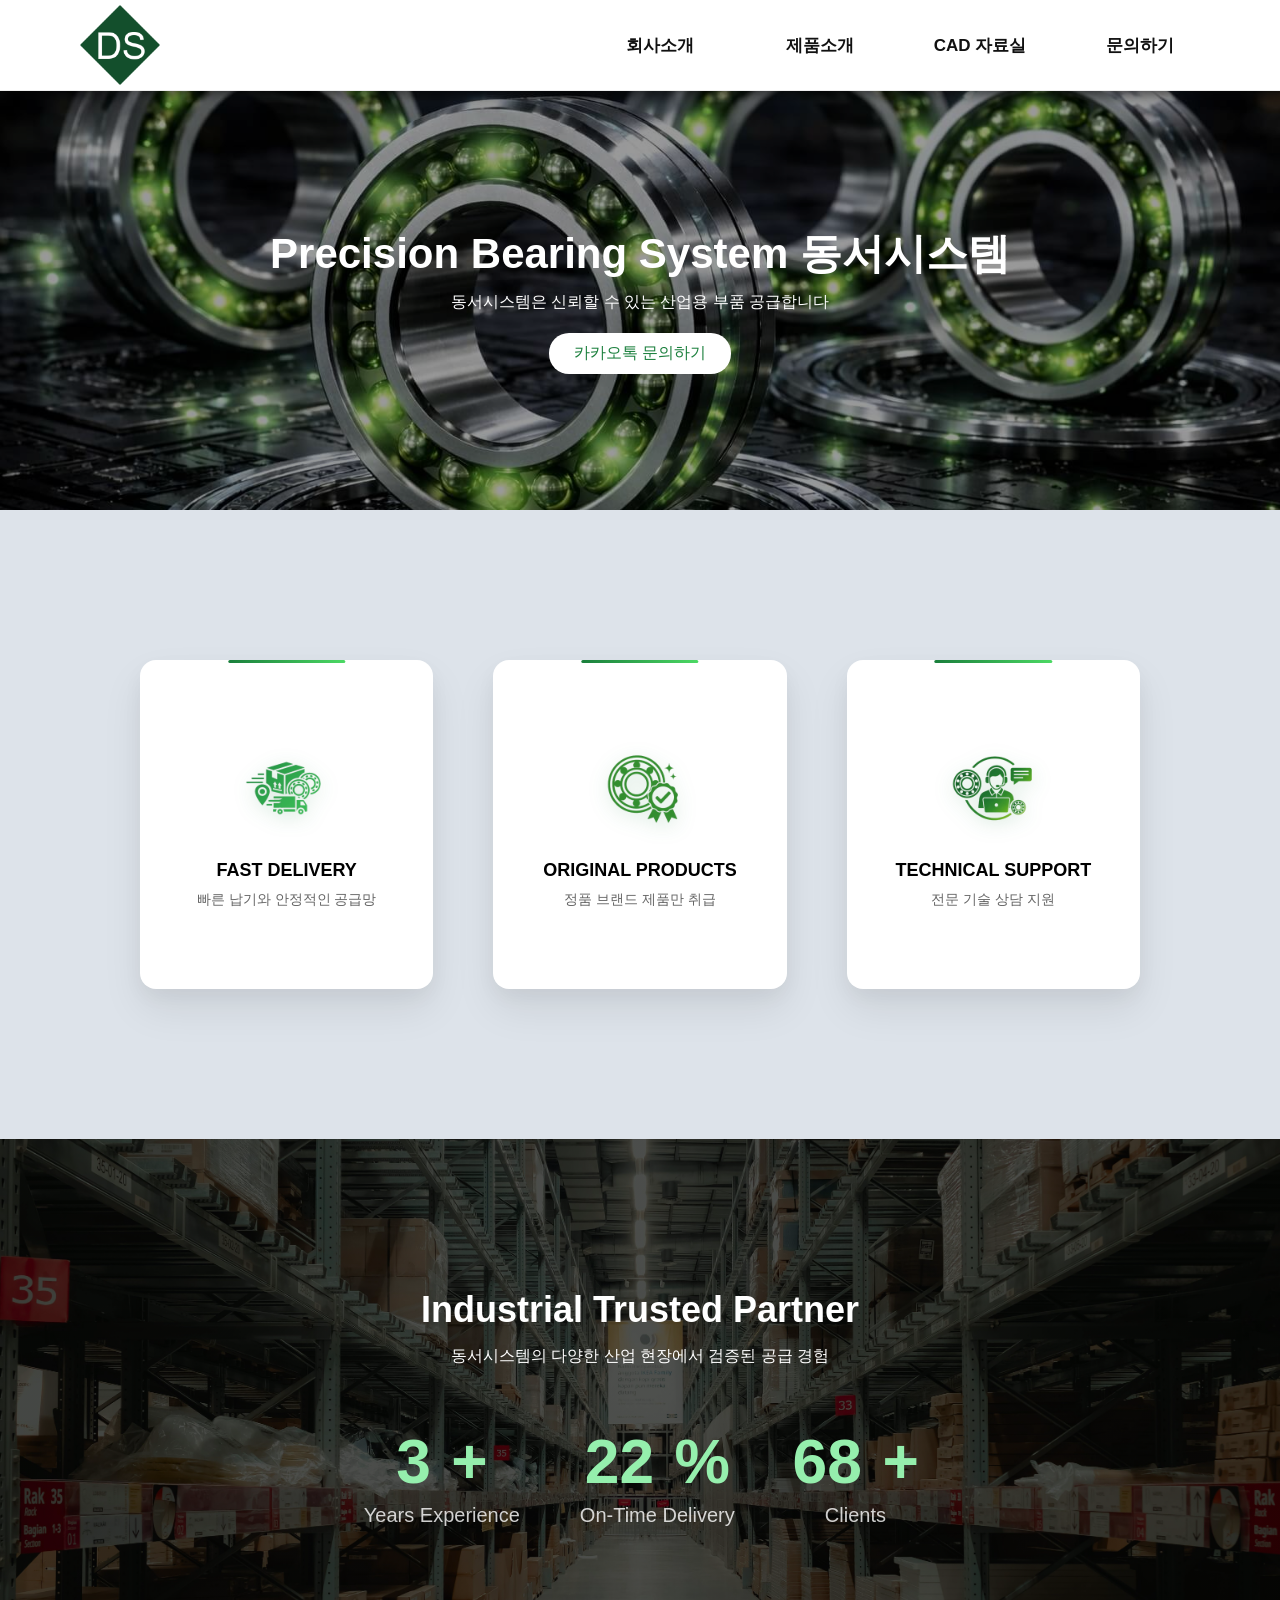
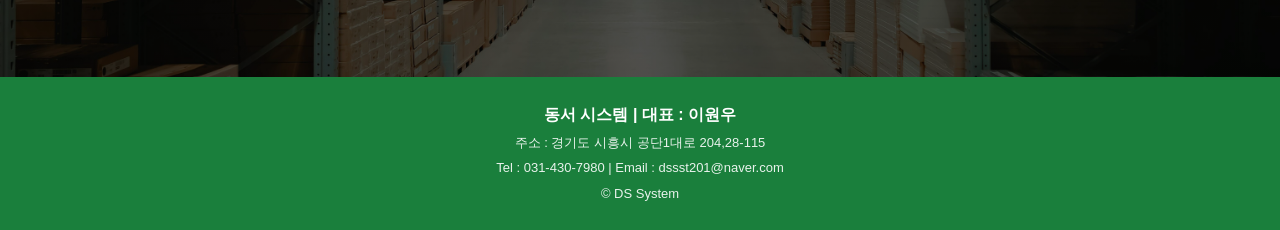
==== commit 43ed06f2: "Update index.html" ====
--- a/index.html
+++ b/index.html
@@ -75,8 +75,8 @@
 <!-- HERO -->
 <section class="hero">
   <div class="hero-content">
-    <h1>Precision Bearing System</h1>
-    <p>신뢰할 수 있는 산업용 부품 공급</p>
+    <h1>Precision Bearing System 동서시스템</h1>
+    <p>동서시스템은 신뢰할 수 있는 산업용 부품 공급합니다</p>
     <a href="#" class="btn kt">카카오톡 문의하기</a>
   </div>
 </section>
@@ -106,7 +106,7 @@
 <section class="trust">
   <div class="trust-content">
     <h2 class="fade-up">Industrial Trusted Partner</h2>
-    <p class="fade-up">다양한 산업 현장에서 검증된 공급 경험</p>
+    <p class="fade-up">동서시스템의 다양한 산업 현장에서 검증된 공급 경험</p>
     <div class="trust-stats fade-up">
       <div class="stat">
         <h3>
